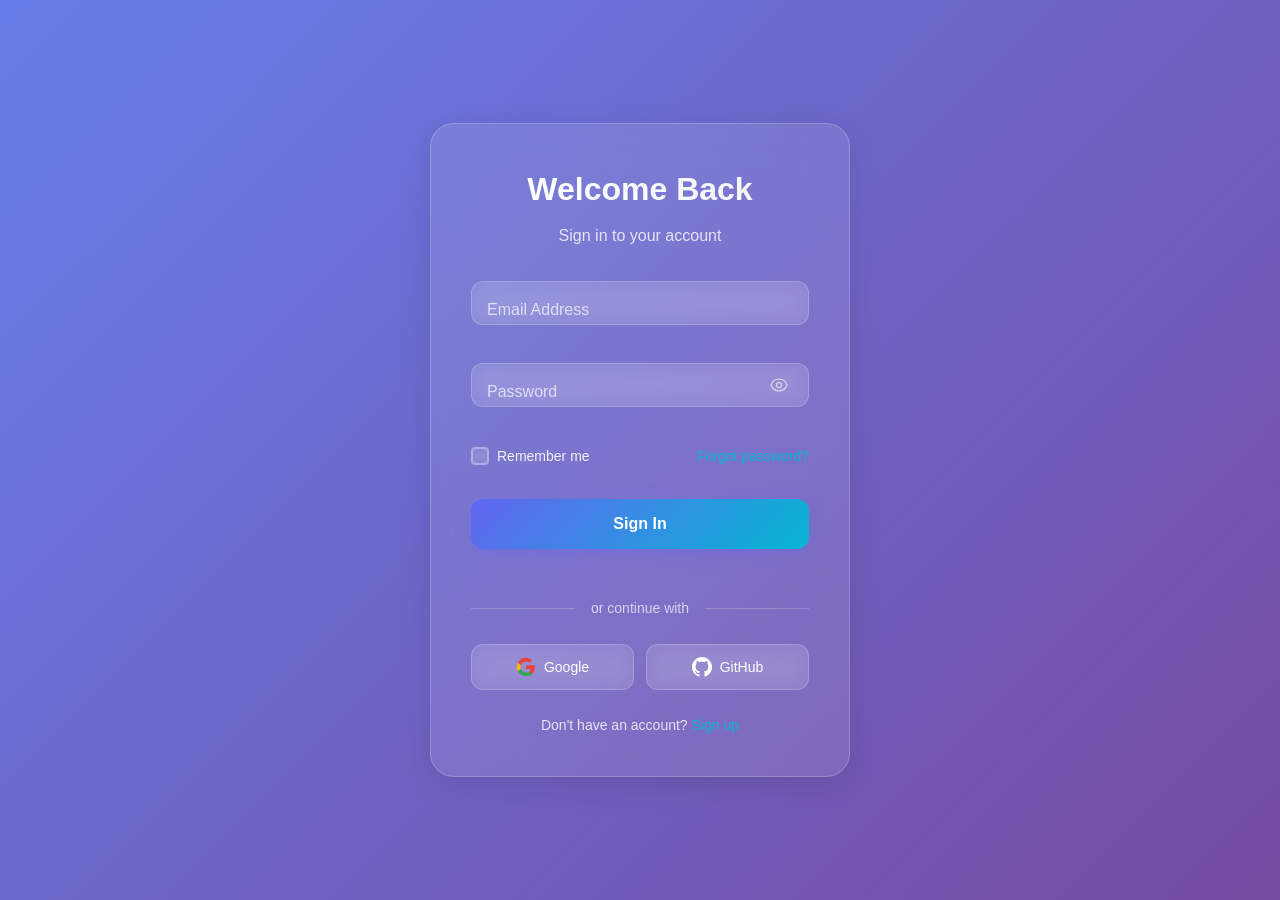
==== login/index.html @ d443a942 "Create index.html" ====
<!DOCTYPE html>
<html lang="en">
<head>
    <meta charset="UTF-8">
    <meta name="viewport" content="width=device-width, initial-scale=1.0">
    <title>Glassmorphism Login Form</title>
    <link rel="stylesheet" href="style.css">
</head>
<body>
    <div class="login-container">
        <div class="login-card">
            <div class="login-header">
                <h2>Welcome Back</h2>
                <p>Sign in to your account</p>
            </div>
            
            <form class="login-form" id="loginForm" novalidate>
                <div class="form-group">
                    <div class="input-wrapper">
                        <input type="email" id="email" name="email" required autocomplete="email">
                        <label for="email">Email Address</label>
                        <span class="focus-border"></span>
                    </div>
                    <span class="error-message" id="emailError"></span>
                </div>

                <div class="form-group">
                    <div class="input-wrapper password-wrapper">
                        <input type="password" id="password" name="password" required autocomplete="current-password">
                        <label for="password">Password</label>
                        <button type="button" class="password-toggle" id="passwordToggle" aria-label="Toggle password visibility">
                            <span class="eye-icon"></span>
                        </button>
                        <span class="focus-border"></span>
                    </div>
                    <span class="error-message" id="passwordError"></span>
                </div>

                <div class="form-options">
                    <label class="remember-wrapper">
                        <input type="checkbox" id="remember" name="remember">
                        <span class="checkbox-label">
                            <span class="checkmark"></span>
                            Remember me
                        </span>
                    </label>
                    <a href="#" class="forgot-password">Forgot password?</a>
                </div>

                <button type="submit" class="login-btn btn">
                    <span class="btn-text">Sign In</span>
                    <span class="btn-loader"></span>
                </button>
            </form>

            <div class="divider">
                <span>or continue with</span>
            </div>

            <div class="social-login">
                <button type="button" class="social-btn google-btn">
                    <span class="social-icon google-icon"></span>
                    Google
                </button>
                <button type="button" class="social-btn github-btn">
                    <span class="social-icon github-icon"></span>
                    GitHub
                </button>
            </div>

            <div class="signup-link">
                <p>Don't have an account? <a href="#">Sign up</a></p>
            </div>

            <div class="success-message" id="successMessage">
                <div class="success-icon">✓</div>
                <h3>Login Successful!</h3>
                <p>Redirecting to your dashboard...</p>
            </div>
        </div>
    </div>

    <script src="../../shared/js/form-utils.js"></script>
    <script src="script.js"></script>
</body>
</html>
---- login/style.css ----
/* Glassmorphism Login Form - Complete & Self-Contained */

* {
    margin: 0;
    padding: 0;
    box-sizing: border-box;
}

body {
    font-family: 'Inter', -apple-system, BlinkMacSystemFont, 'Segoe UI', Roboto, sans-serif;
    background: linear-gradient(135deg, #667eea 0%, #764ba2 100%);
    min-height: 100vh;
    display: flex;
    align-items: center;
    justify-content: center;
    padding: 20px;
    line-height: 1.6;
}

.login-container {
    width: 100%;
    max-width: 420px;
    perspective: 1000px;
}

/* Form Group & Input Styles */
.form-group {
    margin-bottom: 24px;
    position: relative;
}

.input-wrapper {
    position: relative;
    display: flex;
    flex-direction: column;
}

.input-wrapper input {
    background: rgba(255, 255, 255, 0.1);
    border: 1px solid rgba(255, 255, 255, 0.2);
    border-radius: 12px;
    padding: 16px 16px 8px 16px;
    color: white;
    font-size: 16px;
    font-weight: 400;
    transition: all 0.3s cubic-bezier(0.4, 0, 0.2, 1);
    width: 100%;
    outline: none;
    backdrop-filter: blur(10px);
}

.input-wrapper input::placeholder {
    color: transparent;
}

.input-wrapper label {
    position: absolute;
    left: 16px;
    top: 16px;
    color: rgba(255, 255, 255, 0.7);
    font-size: 16px;
    font-weight: 400;
    transition: all 0.3s cubic-bezier(0.4, 0, 0.2, 1);
    pointer-events: none;
    transform-origin: left top;
}

.input-wrapper input:focus,
.input-wrapper input:valid {
    border-color: #06b6d4;
    background: rgba(255, 255, 255, 0.15);
    transform: translateY(-2px);
    box-shadow: 0 8px 25px rgba(6, 182, 212, 0.2);
}

.input-wrapper input:focus + label,
.input-wrapper input:valid + label {
    transform: translateY(-8px) scale(0.85);
    color: #06b6d4;
    font-weight: 500;
}

.focus-border {
    position: absolute;
    bottom: 0;
    left: 50%;
    width: 0;
    height: 2px;
    background: linear-gradient(90deg, #06b6d4, #6366f1);
    transition: all 0.3s cubic-bezier(0.4, 0, 0.2, 1);
    transform: translateX(-50%);
    border-radius: 2px;
}

.input-wrapper input:focus ~ .focus-border {
    width: 100%;
}

/* Error States */
.error-message {
    display: block;
    color: #ef4444;
    font-size: 12px;
    font-weight: 500;
    margin-top: 6px;
    margin-left: 4px;
    opacity: 0;
    transform: translateY(-10px);
    transition: all 0.3s cubic-bezier(0.4, 0, 0.2, 1);
    background: rgba(239, 68, 68, 0.1);
    padding: 4px 8px;
    border-radius: 6px;
    backdrop-filter: blur(10px);
}

.error-message.show {
    opacity: 1;
    transform: translateY(0);
}

.form-group.error .input-wrapper input {
    border-color: #ef4444;
    background: rgba(239, 68, 68, 0.1);
    animation: shake 0.5s ease-in-out;
}

/* Button Styles */
.btn {
    background: linear-gradient(135deg, #6366f1 0%, #06b6d4 100%);
    border: none;
    border-radius: 12px;
    padding: 16px 24px;
    color: white;
    font-size: 16px;
    font-weight: 600;
    cursor: pointer;
    transition: all 0.3s cubic-bezier(0.4, 0, 0.2, 1);
    position: relative;
    overflow: hidden;
    transform: translateY(0);
    box-shadow: 0 4px 15px rgba(99, 102, 241, 0.4);
}

.btn::before {
    content: '';
    position: absolute;
    top: 0;
    left: -100%;
    width: 100%;
    height: 100%;
    background: linear-gradient(90deg, transparent, rgba(255, 255, 255, 0.2), transparent);
    transition: left 0.5s ease;
}

.btn:hover {
    transform: translateY(-2px);
    box-shadow: 0 8px 25px rgba(99, 102, 241, 0.6);
}

.btn:hover::before {
    left: 100%;
}

.btn:active {
    transform: translateY(0);
}

/* Loading State */
.btn.loading {
    pointer-events: none;
}

.btn-text {
    transition: opacity 0.3s ease;
}

.btn-loader {
    position: absolute;
    top: 50%;
    left: 50%;
    transform: translate(-50%, -50%);
    width: 20px;
    height: 20px;
    border: 2px solid transparent;
    border-top: 2px solid white;
    border-radius: 50%;
    opacity: 0;
    animation: spin 1s linear infinite;
    transition: opacity 0.3s ease;
}

.btn.loading .btn-text {
    opacity: 0;
}

.btn.loading .btn-loader {
    opacity: 1;
}

/* Checkbox Styles */
.remember-wrapper {
    display: flex;
    align-items: center;
    gap: 8px;
    cursor: pointer;
}

.remember-wrapper input[type="checkbox"] {
    display: none;
}

.checkbox-label {
    color: rgba(255, 255, 255, 0.9);
    font-size: 14px;
    cursor: pointer;
    user-select: none;
    display: flex;
    align-items: center;
    gap: 8px;
}

.checkmark {
    width: 18px;
    height: 18px;
    border: 2px solid rgba(255, 255, 255, 0.3);
    border-radius: 4px;
    display: flex;
    align-items: center;
    justify-content: center;
    transition: all 0.3s cubic-bezier(0.4, 0, 0.2, 1);
    flex-shrink: 0;
    background: rgba(255, 255, 255, 0.1);
    backdrop-filter: blur(10px);
}

.remember-wrapper input[type="checkbox"]:checked ~ .checkbox-label .checkmark {
    background: #06b6d4;
    border-color: #06b6d4;
    transform: scale(1.1);
}

.remember-wrapper input[type="checkbox"]:checked ~ .checkbox-label .checkmark::after {
    content: '✓';
    color: white;
    font-size: 11px;
    font-weight: bold;
    animation: checkmarkPop 0.3s cubic-bezier(0.68, -0.55, 0.265, 1.55);
}

/* Success Message */
.success-message {
    display: none;
    text-align: center;
    padding: 40px 20px;
    opacity: 0;
    transform: translateY(20px);
    transition: all 0.5s cubic-bezier(0.4, 0, 0.2, 1);
}

.success-message.show {
    display: block;
    opacity: 1;
    transform: translateY(0);
}

.success-icon {
    width: 60px;
    height: 60px;
    background: #22c55e;
    border-radius: 50%;
    display: flex;
    align-items: center;
    justify-content: center;
    font-size: 24px;
    color: white;
    margin: 0 auto 20px;
    animation: successPulse 0.6s cubic-bezier(0.68, -0.55, 0.265, 1.55);
}

.success-message h3 {
    color: white;
    font-size: 1.5rem;
    margin-bottom: 8px;
}

.success-message p {
    color: rgba(255, 255, 255, 0.8);
    font-size: 1rem;
}

/* Animations */
@keyframes spin {
    0% { transform: translate(-50%, -50%) rotate(0deg); }
    100% { transform: translate(-50%, -50%) rotate(360deg); }
}

@keyframes shake {
    0%, 100% { transform: translateX(0); }
    25% { transform: translateX(-5px); }
    75% { transform: translateX(5px); }
}

@keyframes checkmarkPop {
    0% { transform: scale(0); }
    50% { transform: scale(1.3); }
    100% { transform: scale(1); }
}

@keyframes successPulse {
    0% { transform: scale(0); }
    50% { transform: scale(1.1); }
    100% { transform: scale(1); }
}

.login-card {
    background: rgba(255, 255, 255, 0.1);
    backdrop-filter: blur(20px);
    -webkit-backdrop-filter: blur(20px);
    border: 1px solid rgba(255, 255, 255, 0.2);
    border-radius: 24px;
    padding: 40px;
    box-shadow: 0 8px 32px rgba(0, 0, 0, 0.1);
    transform: translateY(0);
    transition: all 0.3s cubic-bezier(0.4, 0, 0.2, 1);
    position: relative;
    overflow: hidden;
}

.login-card::before {
    content: '';
    position: absolute;
    top: 0;
    left: -100%;
    width: 100%;
    height: 2px;
    background: linear-gradient(90deg, transparent, #06b6d4, transparent);
    transition: left 0.5s ease;
}

.login-card:hover::before {
    left: 100%;
}

.login-card:hover {
    transform: translateY(-5px);
    box-shadow: 0 12px 40px rgba(0, 0, 0, 0.15);
}

.login-header {
    text-align: center;
    margin-bottom: 32px;
}

.login-header h2 {
    color: white;
    font-size: 2rem;
    font-weight: 700;
    margin-bottom: 8px;
    background: linear-gradient(135deg, #ffffff 0%, #f1f5f9 100%);
    -webkit-background-clip: text;
    background-clip: text;
    -webkit-text-fill-color: transparent;
}

.login-header p {
    color: rgba(255, 255, 255, 0.8);
    font-size: 1rem;
    font-weight: 400;
}

/* Password Toggle Specific Styles */
.password-wrapper {
    position: relative;
}

.password-wrapper input {
    padding-right: 48px;
}

.password-toggle {
    position: absolute;
    right: 12px;
    top: 50%;
    transform: translateY(-50%);
    background: none;
    border: none;
    cursor: pointer;
    padding: 8px;
    color: rgba(255, 255, 255, 0.6);
    transition: color 0.3s cubic-bezier(0.4, 0, 0.2, 1);
    z-index: 2;
}

.password-toggle:hover {
    color: rgba(255, 255, 255, 0.9);
}

.eye-icon {
    display: block;
    width: 20px;
    height: 20px;
    background-image: url("data:image/svg+xml,%3csvg xmlns='http://www.w3.org/2000/svg' fill='none' viewBox='0 0 24 24' stroke='rgba(255,255,255,0.6)' stroke-width='1.5'%3e%3cpath stroke-linecap='round' stroke-linejoin='round' d='M15 12a3 3 0 11-6 0 3 3 0 016 0z'/%3e%3cpath stroke-linecap='round' stroke-linejoin='round' d='M2.458 12C3.732 7.943 7.523 5 12 5c4.478 0 8.268 2.943 9.542 7-1.274 4.057-5.064 7-9.542 7-4.477 0-8.268-2.943-9.542-7z'/%3e%3c/svg%3e");
    background-size: contain;
    background-repeat: no-repeat;
    background-position: center;
    transition: background-image 0.3s cubic-bezier(0.4, 0, 0.2, 1);
}

.eye-icon.show-password {
    background-image: url("data:image/svg+xml,%3csvg xmlns='http://www.w3.org/2000/svg' fill='none' viewBox='0 0 24 24' stroke='rgba(255,255,255,0.6)' stroke-width='1.5'%3e%3cpath stroke-linecap='round' stroke-linejoin='round' d='M3.98 8.223A10.477 10.477 0 001.934 12C3.226 16.338 7.244 19.5 12 19.5c.993 0 1.953-.138 2.863-.395M6.228 6.228A10.45 10.45 0 0112 4.5c4.756 0 8.773 3.162 10.065 7.498a10.523 10.523 0 01-4.293 5.774M6.228 6.228L3 3m3.228 3.228l3.65 3.65m7.894 7.894L21 21m-3.228-3.228l-3.65-3.65m0 0a3 3 0 11-4.243-4.243m4.242 4.242L9.88 9.88'/%3e%3c/svg%3e");
}

/* Form Options */
.form-options {
    display: flex;
    justify-content: space-between;
    align-items: center;
    margin-bottom: 32px;
    flex-wrap: wrap;
    gap: 12px;
}

.forgot-password {
    color: #06b6d4;
    text-decoration: none;
    font-size: 14px;
    font-weight: 500;
    transition: all 0.3s cubic-bezier(0.4, 0, 0.2, 1);
    position: relative;
}

.forgot-password::after {
    content: '';
    position: absolute;
    bottom: -2px;
    left: 0;
    width: 0;
    height: 1px;
    background: #06b6d4;
    transition: width 0.3s cubic-bezier(0.4, 0, 0.2, 1);
}

.forgot-password:hover::after {
    width: 100%;
}

.forgot-password:hover {
    color: white;
}

/* Login Button */
.login-btn {
    width: 100%;
    margin-bottom: 24px;
}

/* Divider */
.divider {
    text-align: center;
    margin: 24px 0;
    position: relative;
    display: flex;
    align-items: center;
    justify-content: center;
}

.divider::before,
.divider::after {
    content: '';
    flex: 1;
    height: 1px;
    background: rgba(255, 255, 255, 0.2);
}

.divider::before {
    margin-right: 16px;
}

.divider::after {
    margin-left: 16px;
}

.divider span {
    color: rgba(255, 255, 255, 0.7);
    font-size: 14px;
    white-space: nowrap;
}

/* Social Login */
.social-login {
    display: flex;
    gap: 12px;
    margin-bottom: 24px;
}

.social-btn {
    flex: 1;
    background: rgba(255, 255, 255, 0.1);
    backdrop-filter: blur(10px);
    border: 1px solid rgba(255, 255, 255, 0.2);
    border-radius: 12px;
    padding: 12px 16px;
    color: white;
    font-size: 14px;
    font-weight: 500;
    cursor: pointer;
    transition: all 0.3s cubic-bezier(0.4, 0, 0.2, 1);
    display: flex;
    align-items: center;
    justify-content: center;
    gap: 8px;
}

.social-btn:hover {
    background: rgba(255, 255, 255, 0.15);
    transform: translateY(-2px);
    box-shadow: 0 4px 15px rgba(0, 0, 0, 0.1);
}

.social-icon {
    width: 20px;
    height: 20px;
    background-size: contain;
    background-repeat: no-repeat;
    background-position: center;
}

.google-icon {
    background-image: url("data:image/svg+xml,%3csvg xmlns='http://www.w3.org/2000/svg' viewBox='0 0 24 24'%3e%3cpath fill='%23ea4335' d='M22.56 12.25c0-.78-.07-1.53-.2-2.25H12v4.26h5.92c-.26 1.37-1.04 2.53-2.21 3.31v2.77h3.57c2.08-1.92 3.28-4.74 3.28-8.09z'/%3e%3cpath fill='%2334a853' d='M12 23c2.97 0 5.46-.98 7.28-2.66l-3.57-2.77c-.98.66-2.23 1.06-3.71 1.06-2.86 0-5.29-1.93-6.16-4.53H2.18v2.84C3.99 20.53 7.7 23 12 23z'/%3e%3cpath fill='%23fbbc05' d='M5.84 14.09c-.22-.66-.35-1.36-.35-2.09s.13-1.43.35-2.09V7.07H2.18C1.43 8.55 1 10.22 1 12s.43 3.45 1.18 4.93l2.85-2.22.81-.62z'/%3e%3cpath fill='%23ea4335' d='M12 5.38c1.62 0 3.06.56 4.21 1.64l3.15-3.15C17.45 2.09 14.97 1 12 1 7.7 1 3.99 3.47 2.18 7.07l3.66 2.84c.87-2.6 3.3-4.53 6.16-4.53z'/%3e%3c/svg%3e");
}

.github-icon {
    background-image: url("data:image/svg+xml,%3csvg xmlns='http://www.w3.org/2000/svg' viewBox='0 0 24 24' fill='white'%3e%3cpath d='M12 0c-6.626 0-12 5.373-12 12 0 5.302 3.438 9.8 8.207 11.387.599.111.793-.261.793-.577v-2.234c-3.338.726-4.033-1.416-4.033-1.416-.546-1.387-1.333-1.756-1.333-1.756-1.089-.745.083-.729.083-.729 1.205.084 1.839 1.237 1.839 1.237 1.07 1.834 2.807 1.304 3.492.997.107-.775.418-1.305.762-1.604-2.665-.305-5.467-1.334-5.467-5.931 0-1.311.469-2.381 1.236-3.221-.124-.303-.535-1.524.117-3.176 0 0 1.008-.322 3.301 1.23.957-.266 1.983-.399 3.003-.404 1.02.005 2.047.138 3.006.404 2.291-1.552 3.297-1.23 3.297-1.23.653 1.653.242 2.874.118 3.176.77.84 1.235 1.911 1.235 3.221 0 4.609-2.807 5.624-5.479 5.921.43.372.823 1.102.823 2.222v3.293c0 .319.192.694.801.576 4.765-1.589 8.199-6.086 8.199-11.386 0-6.627-5.373-12-12-12z'/%3e%3c/svg%3e");
}

/* Signup Link */
.signup-link {
    text-align: center;
}

.signup-link p {
    color: rgba(255, 255, 255, 0.8);
    font-size: 14px;
}

.signup-link a {
    color: #06b6d4;
    text-decoration: none;
    font-weight: 500;
    transition: color 0.3s cubic-bezier(0.4, 0, 0.2, 1);
}

.signup-link a:hover {
    color: white;
}

/* Mobile Responsive */
@media (max-width: 480px) {
    .login-card {
        padding: 24px;
        margin: 10px;
        border-radius: 20px;
    }
    
    .login-header h2 {
        font-size: 1.75rem;
    }
    
    .password-wrapper input {
        padding-right: 44px;
    }
    
    .social-login {
        flex-direction: column;
    }
    
    .form-options {
        flex-direction: column;
        align-items: flex-start;
        gap: 16px;
    }
}
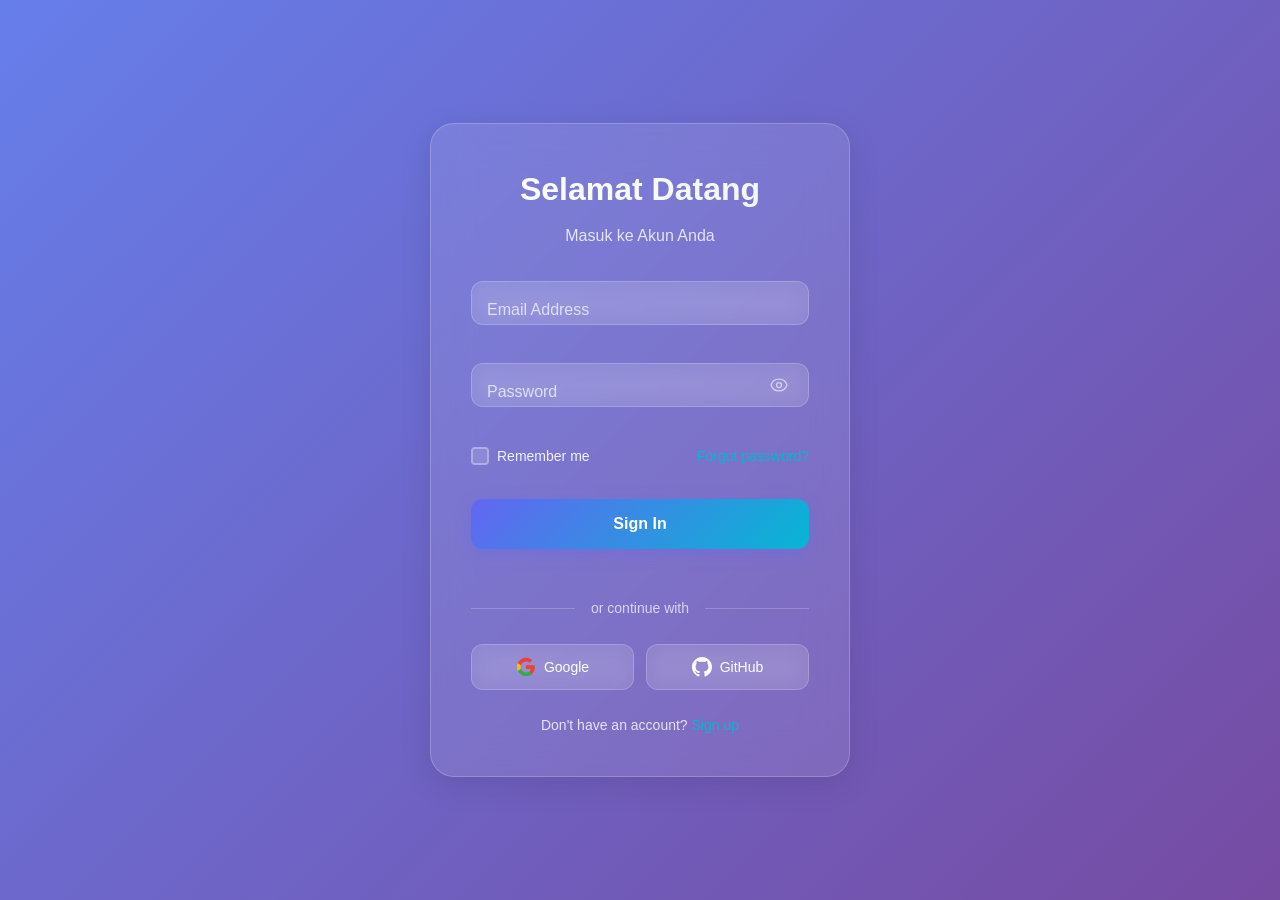
==== commit 0c7293ed: "Update index.html" ====
--- a/login/index.html
+++ b/login/index.html
@@ -3,15 +3,15 @@
 <head>
     <meta charset="UTF-8">
     <meta name="viewport" content="width=device-width, initial-scale=1.0">
-    <title>Glassmorphism Login Form</title>
+    <title>BUATAGORR Login Form</title>
     <link rel="stylesheet" href="style.css">
 </head>
 <body>
     <div class="login-container">
         <div class="login-card">
             <div class="login-header">
-                <h2>Welcome Back</h2>
-                <p>Sign in to your account</p>
+                <h2>Selamat Datang</h2>
+                <p>Masuk ke Akun Anda</p>
             </div>
             
             <form class="login-form" id="loginForm" novalidate>
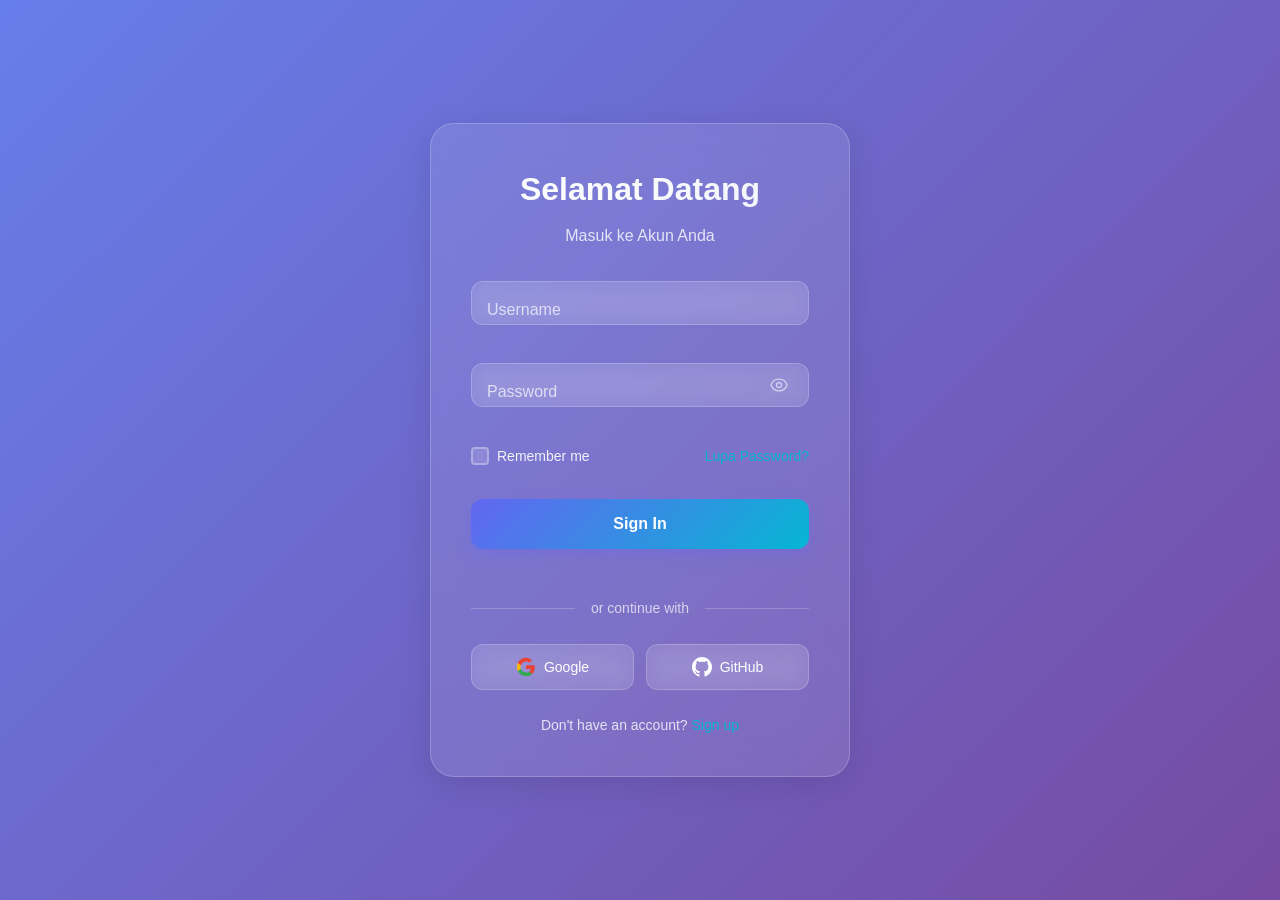
==== commit 8c993647: "Update index.html" ====
--- a/login/index.html
+++ b/login/index.html
@@ -18,7 +18,7 @@
                 <div class="form-group">
                     <div class="input-wrapper">
                         <input type="email" id="email" name="email" required autocomplete="email">
-                        <label for="email">Email Address</label>
+                        <label for="email">Username</label>
                         <span class="focus-border"></span>
                     </div>
                     <span class="error-message" id="emailError"></span>
@@ -44,7 +44,7 @@
                             Remember me
                         </span>
                     </label>
-                    <a href="#" class="forgot-password">Forgot password?</a>
+                    <a href="#" class="forgot-password">Lupa Password?</a>
                 </div>
 
                 <button type="submit" class="login-btn btn">
